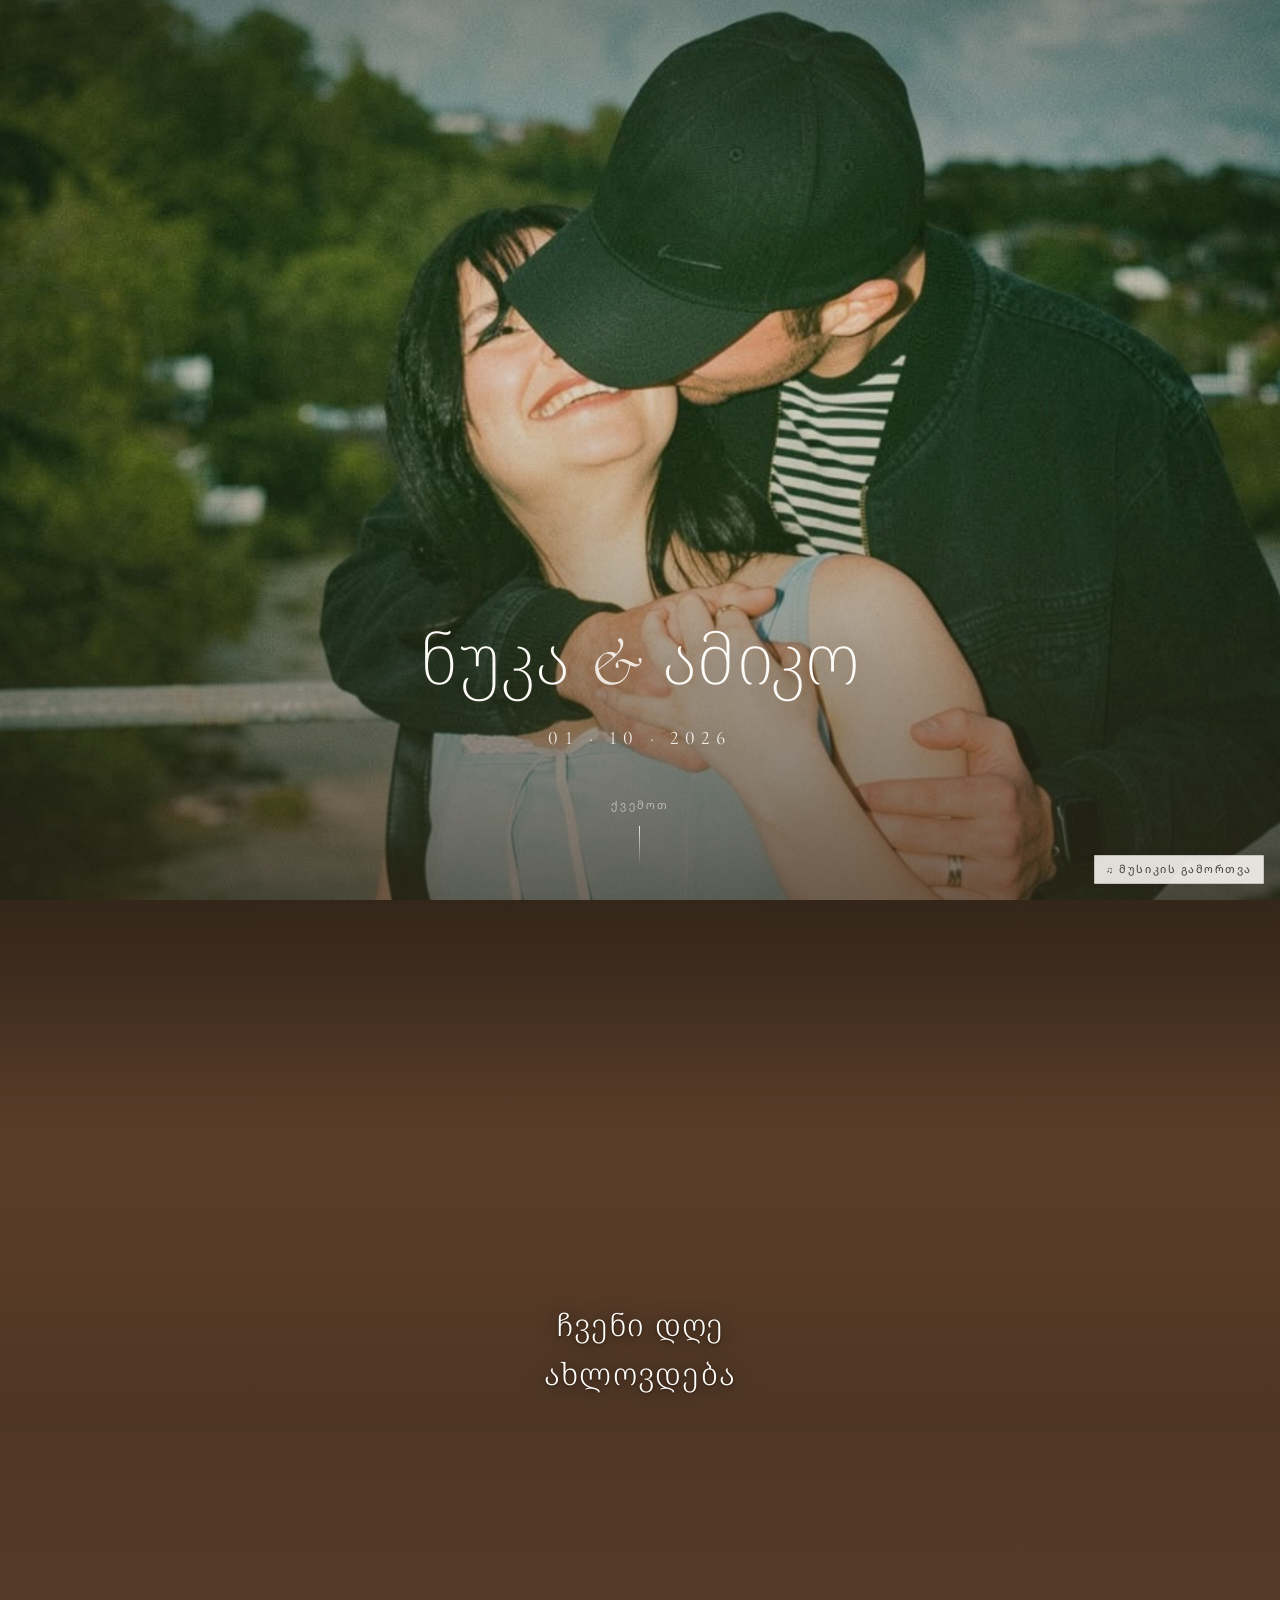
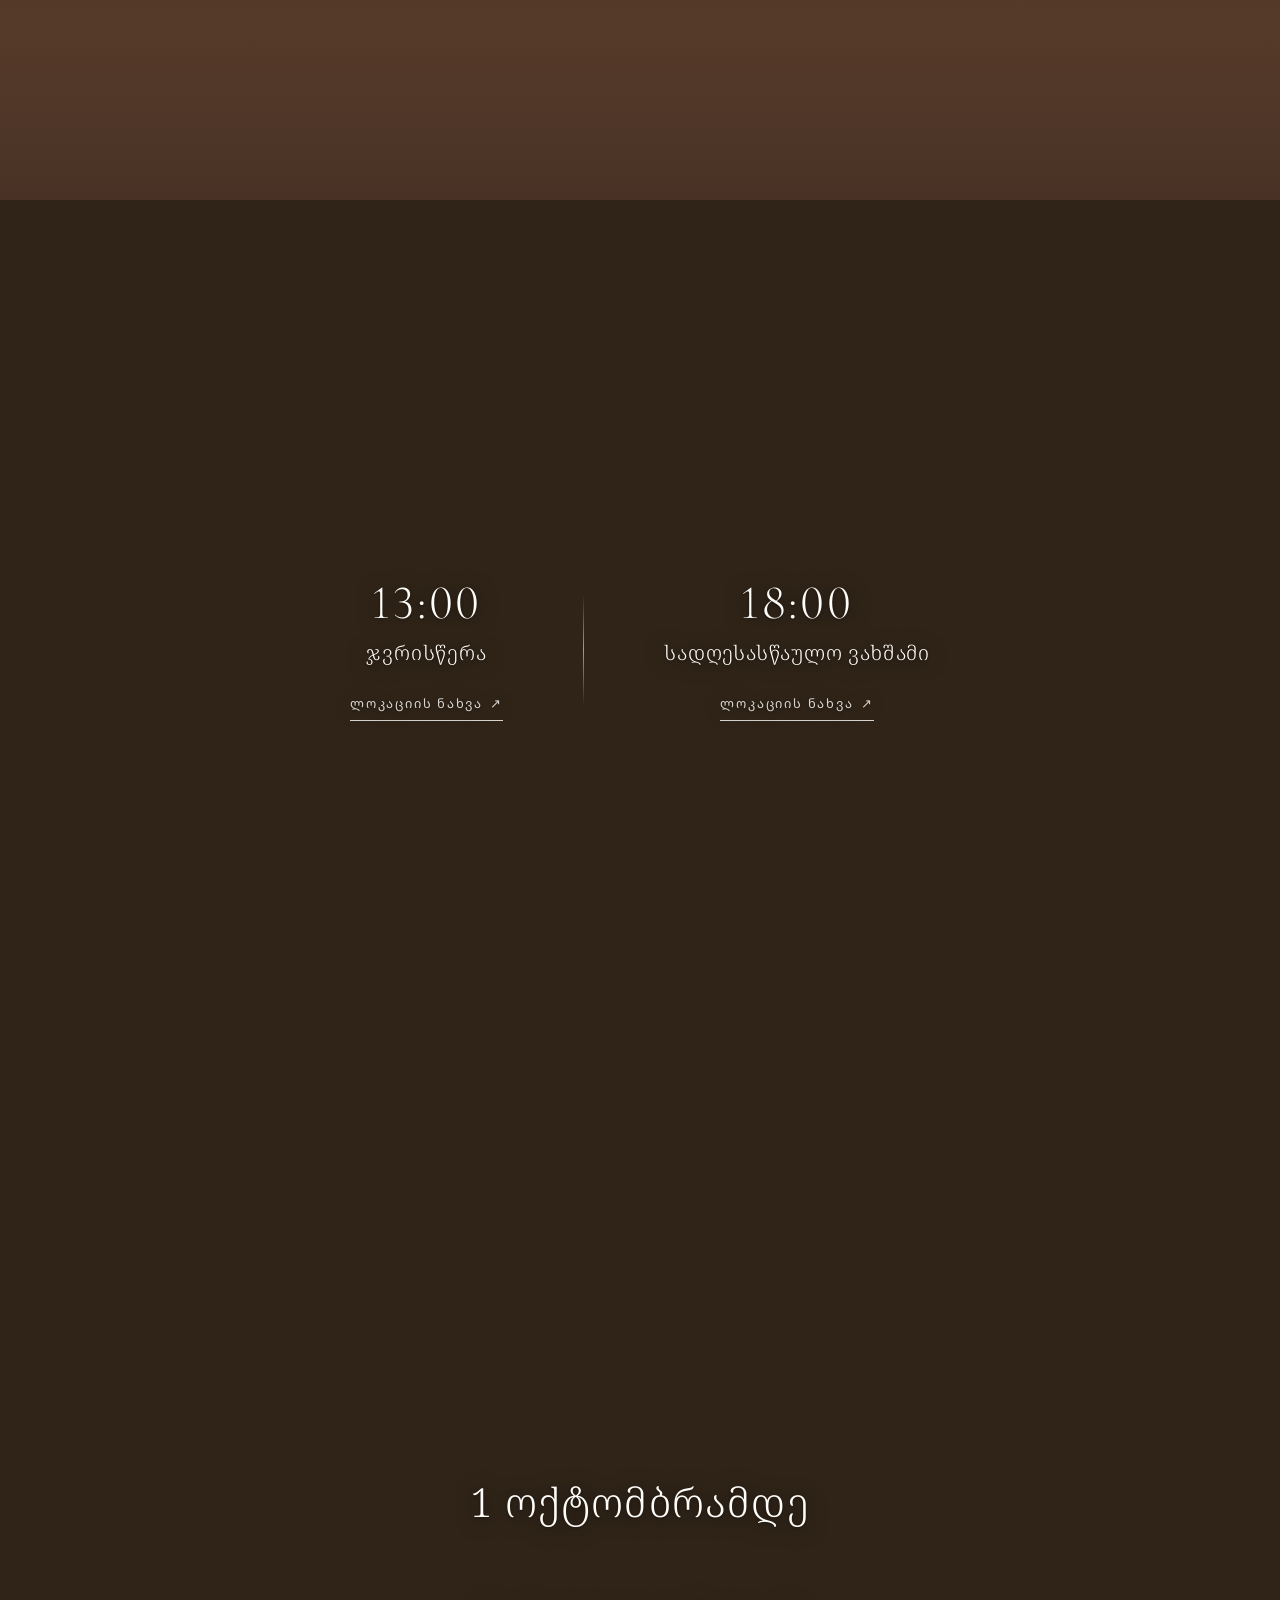
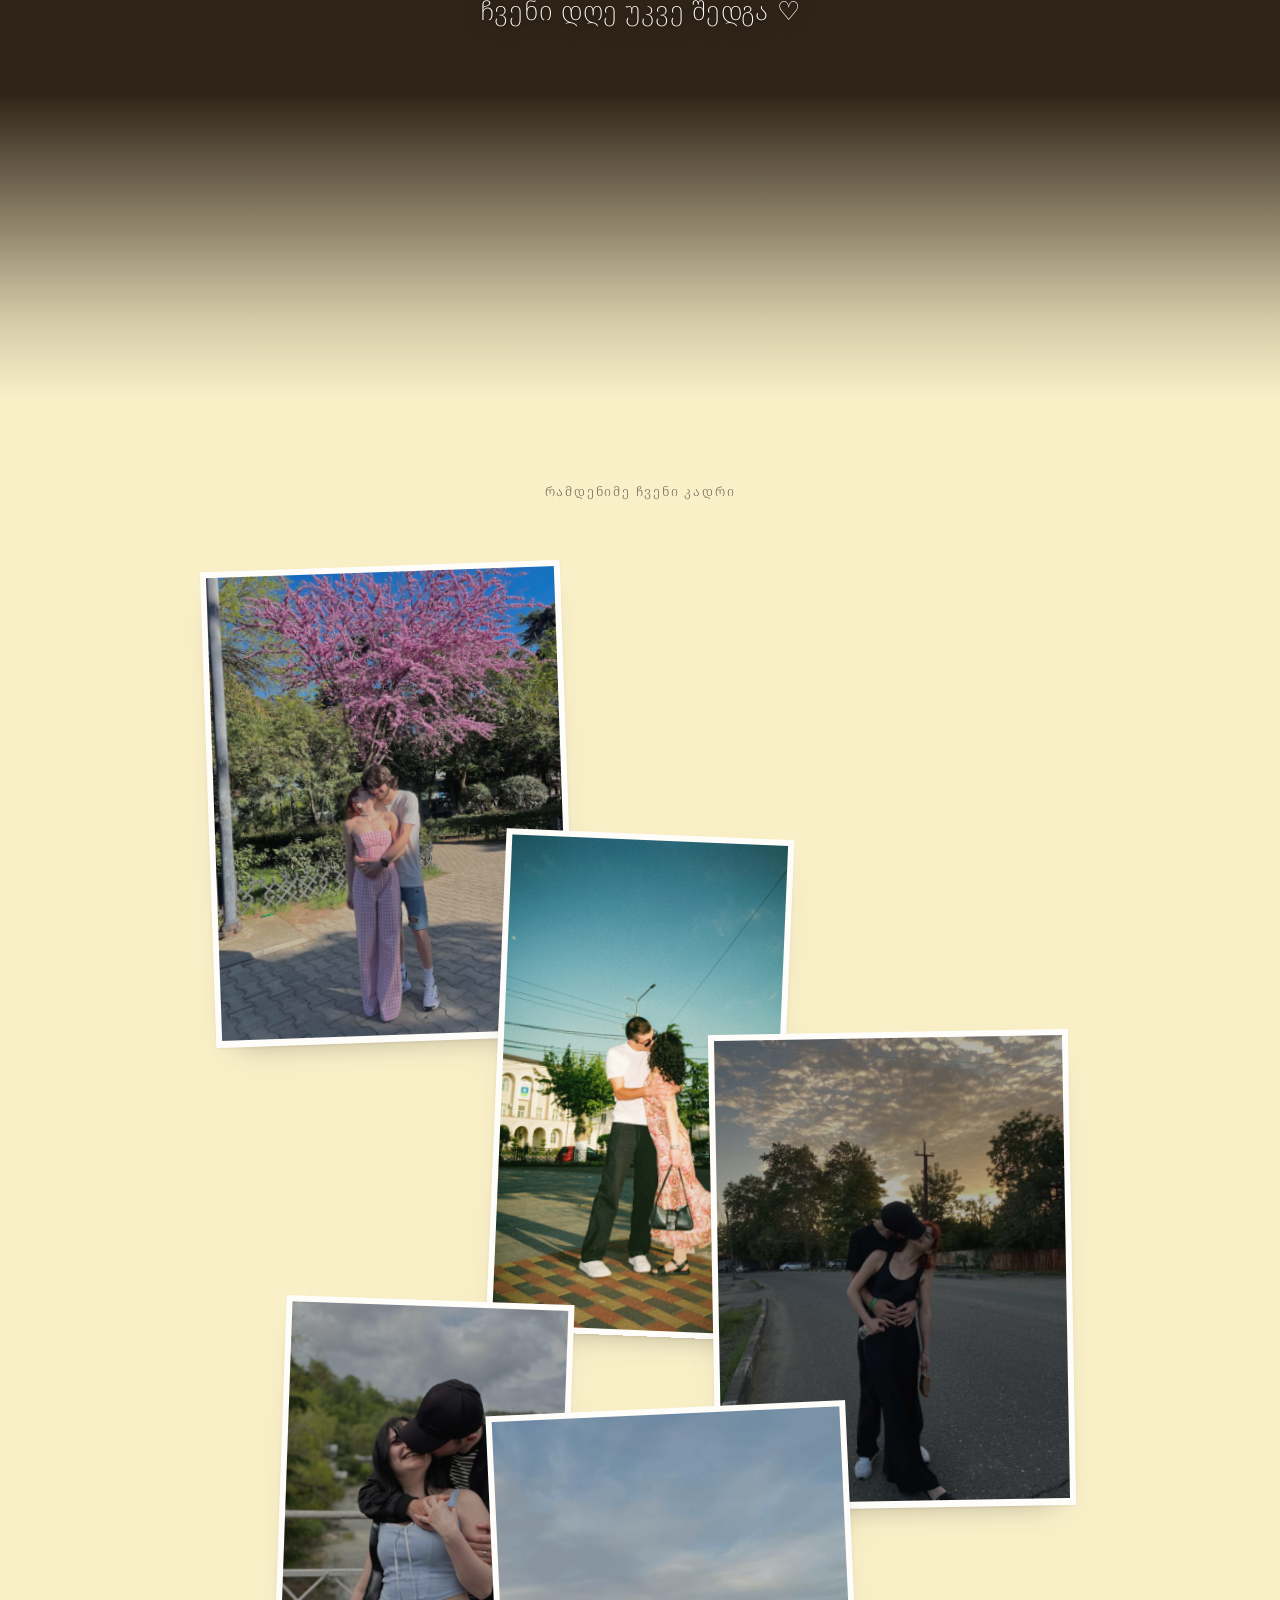
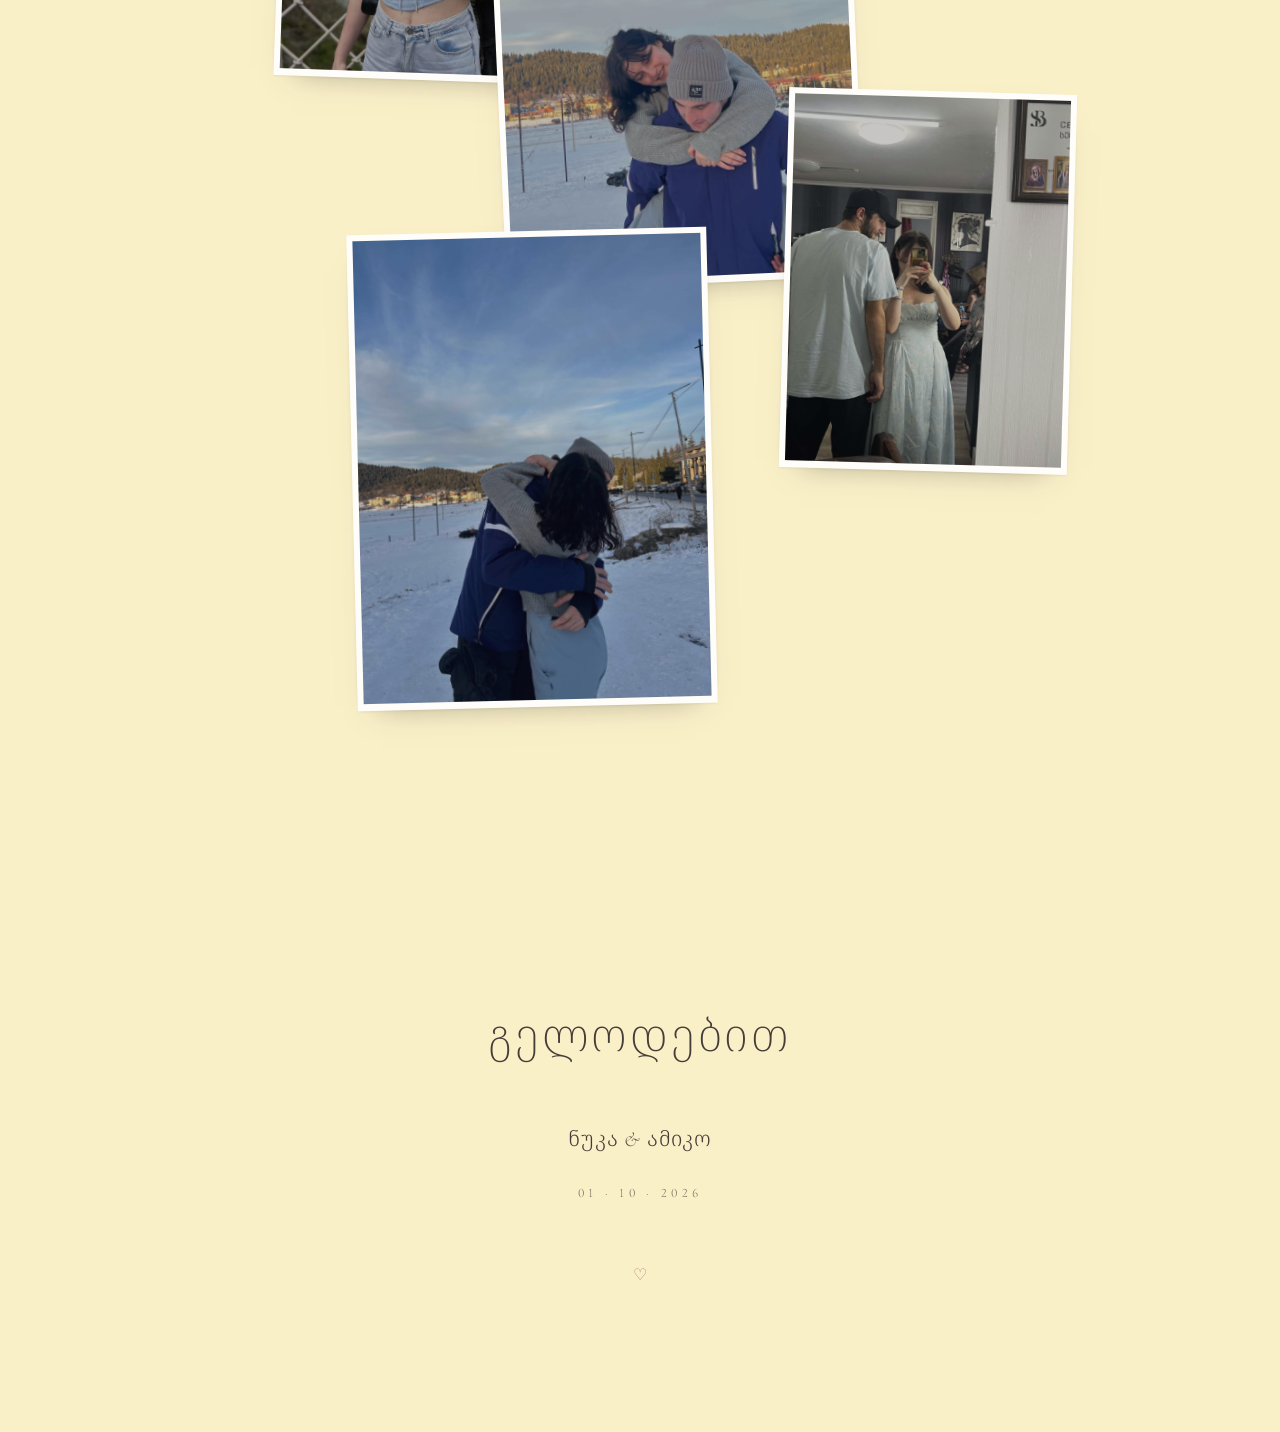
==== index.html @ 68c2a526 "Update wedding invitation" ====
<!doctype html>
<html lang="ka">
  <head>
    <meta charset="utf-8" />
    <meta
      name="viewport"
      content="width=device-width, initial-scale=1, viewport-fit=cover"
    />
    <title>ნუკა & ამიკო · 01.10.2026</title>
    <meta
      name="description"
      content="ნუკა და ამიკო ქორწინდებიან 2026 წლის 1 ოქტომბერს. ჯვრისწერა 13:00, სადღესასწაულო ვახშამი 18:00."
    />
    <meta name="theme-color" content="#Faf0c8" />

    <!-- TODO: og:url / og:image სრული მისამართით შეავსეთ GitHub Pages-ზე ატვირთვის შემდეგ -->
    <meta property="og:type" content="website" />
    <meta property="og:title" content="ნუკა & ამიკო · 01.10.2026" />
    <meta property="og:description" content="1 ოქტომბერს გელოდებით." />
    <meta
      property="og:image"
      content="assets/images/641E2CCE-9565-4FB1-BDDA-97DA5314FAFB.jpeg"
    />

    <link rel="preconnect" href="https://fonts.googleapis.com" />
    <link rel="preconnect" href="https://fonts.gstatic.com" crossorigin />
    <link
      rel="stylesheet"
      href="https://fonts.googleapis.com/css2?family=Cormorant+Garamond:ital,wght@0,300;0,400;1,300;1,400&amp;family=Noto+Sans+Georgian:wght@300;400;500&amp;family=Noto+Serif+Georgian:wght@200;300;400;500&amp;display=swap"
    />

    <link
      rel="preload"
      as="image"
      href="assets/images/641E2CCE-9565-4FB1-BDDA-97DA5314FAFB.jpeg"
      fetchpriority="high"
    />
    <link rel="stylesheet" href="style.css" />
    <noscript>
      <style>
        .reveal {
          opacity: 1 !important;
          transform: none !important;
        }
        .music-toggle {
          display: none;
        }
      </style>
    </noscript>
  </head>

  <body>
    <!-- film grain overlay -->
    <div class="grain" aria-hidden="true"></div>

    <!-- ===== MUSIC ===== -->
    <button
      type="button"
      class="music-toggle"
      id="musicToggle"
      aria-pressed="false"
      aria-label="ფონური მუსიკის ჩართვა"
    >
      <span class="music-toggle__note" aria-hidden="true">♫</span>
      <span class="music-toggle__label" id="musicLabel">მუსიკის ჩართვა</span>
    </button>
    <audio id="music" src="assets/audio/La%20Vie%20En%20Rose.mp3" loop preload="auto"></audio>

    <main>
      <!-- ===== 1 · HERO ===== -->
      <section class="hero" id="hero" aria-labelledby="heroNames">
        <img
          class="hero__image"
          src="assets/images/641E2CCE-9565-4FB1-BDDA-97DA5314FAFB.jpeg"
          width="1002"
          height="1355"
          decoding="async"
          fetchpriority="high"
          alt="ნუკა იცინის, ამიკო მას ეხვევა ხიდზე"
        />
        <div class="hero__veil" aria-hidden="true"></div>

        <div class="hero__content">
          <h1 class="hero__names" id="heroNames">
            ნუკა<span class="amp">&amp;</span>ამიკო
          </h1>
          <p class="hero__date">01 · 10 · 2026</p>
        </div>

        <a class="hero__scroll" href="#stage">
          <span class="hero__scroll-word">ქვემოთ</span>
          <span class="hero__scroll-line" aria-hidden="true"></span>
        </a>
      </section>

      <!-- ===== 2 · VIDEO STAGE =====
           One sticky video layer. Everything in .stage__content scrolls
           over it, so the clip stays put for several screens instead of
           being repeated per section. -->
      <div class="stage" id="stage">
        <div class="stage__media" aria-hidden="true">
          <video
            id="stageVideo"
            class="stage__video"
            width="720"
            height="1280"
            muted
            loop
            playsinline
            preload="metadata"
          >
            <source
              src="assets/video/copy_759FCA88-0E1C-4B51-AD3D-08CBCCB7B18E.MOV"
              type="video/mp4"
            />
          </video>
          <div class="stage__veil"></div>
        </div>

        <div class="stage__fade stage__fade--top" aria-hidden="true"></div>
        <div class="stage__fade stage__fade--bottom" aria-hidden="true"></div>

        <div class="stage__content">
          <!-- a few warm words -->
          <section class="say" aria-label="მოსაწვევი">
            <p class="say__line reveal">ჩვენი დღე ახლოვდება</p>
          </section>

          <!-- day schedule — times, names and map links are kept as they are -->
          <section class="schedule" id="schedule" aria-label="დღის განრიგი">
            <article class="event reveal">
              <p class="event__time">13:00</p>
              <h2 class="event__name">ჯვრისწერა</h2>
              <a
                class="link-arrow"
                href="https://maps.app.goo.gl/bXd352Cbw1iREu7XA"
                target="_blank"
                rel="noopener noreferrer"
              >
                ლოკაციის ნახვა
                <span class="link-arrow__mark" aria-hidden="true">↗</span>
              </a>
            </article>

            <div class="schedule__divider" role="presentation"></div>

            <article class="event reveal">
              <p class="event__time">18:00</p>
              <h2 class="event__name">სადღესასწაულო ვახშამი</h2>
              <a
                class="link-arrow"
                href="https://maps.app.goo.gl/E4BZeAKr4VoQZ91y6"
                target="_blank"
                rel="noopener noreferrer"
              >
                ლოკაციის ნახვა
                <span class="link-arrow__mark" aria-hidden="true">↗</span>
              </a>
            </article>
          </section>

          <!-- countdown -->
          <section class="countdown" aria-labelledby="countdownTitle">
            <h2 class="countdown__title reveal" id="countdownTitle">
              1 ოქტომბრამდე
            </h2>

            <div
              class="countdown__grid reveal"
              id="countdown"
              role="timer"
              data-target="2026-10-01T13:00:00+04:00"
            >
              <div class="unit">
                <span class="unit__value" data-countdown="days">—</span>
                <span class="unit__label">დღე</span>
              </div>
              <div class="unit">
                <span class="unit__value" data-countdown="hours">—</span>
                <span class="unit__label">საათი</span>
              </div>
              <div class="unit">
                <span class="unit__value" data-countdown="minutes">—</span>
                <span class="unit__label">წუთი</span>
              </div>
            </div>

            <p
              class="countdown__message"
              id="countdownMessage"
              aria-live="polite"
              hidden
            ></p>
          </section>
        </div>
      </div>

      <!-- ===== 3 · PHOTO COLLAGE ===== -->
      <section class="collage" aria-label="ფოტოები">
        <p class="collage__intro reveal">რამდენიმე ჩვენი კადრი</p>

        <div class="collage__spread">
          <figure class="shot shot--1 reveal">
            <img
              src="assets/images/BDD3E6F4-6E0E-43E0-8A40-9354BD238BE3.jpeg"
              width="1536"
              height="2048"
              loading="lazy"
              decoding="async"
              alt="ნუკა და ამიკო აყვავებულ ვარდისფერ ხესთან"
            />
          </figure>

          <figure class="shot shot--2 reveal">
            <img
              src="assets/images/F9F5A16A-D714-4277-9F82-09813D09D864.jpeg"
              width="1170"
              height="2080"
              loading="lazy"
              decoding="async"
              alt="ნუკა და ამიკო ერთმანეთს კოცნიან ზაფხულის ქუჩაში"
            />
          </figure>

          <figure class="shot shot--3 reveal">
            <img
              src="assets/images/09E5BF24-B7B2-42EF-84C0-993FEB5A593D.jpeg"
              width="1536"
              height="2048"
              loading="lazy"
              decoding="async"
              alt="ნუკა და ამიკო მზის ჩასვლისას ქუჩაში"
            />
          </figure>

          <figure class="shot shot--4 reveal">
            <img
              src="assets/images/F9532B3D-45B8-4057-A2E9-954DFB0CA17C.jpeg"
              width="1536"
              height="2048"
              loading="lazy"
              decoding="async"
              alt="ნუკა იცინის, ამიკო მას ხიდზე ეხვევა"
            />
          </figure>

          <figure class="shot shot--5 reveal">
            <img
              src="assets/images/02B46C14-C29D-4B82-BC98-36000774B386.jpeg"
              width="1536"
              height="2048"
              loading="lazy"
              decoding="async"
              alt="ნუკა ამიკოს ზურგზე ეკიდება თოვლში"
            />
          </figure>

          <figure class="shot shot--6 reveal">
            <img
              src="assets/images/CB021DD9-540E-43C5-B214-A024DD4FE276.jpeg"
              width="1536"
              height="2048"
              loading="lazy"
              decoding="async"
              alt="ნუკა და ამიკო სარკეში იღებენ ფოტოს"
            />
          </figure>

          <figure class="shot shot--7 reveal">
            <img
              src="assets/images/1B780FD3-8FD4-499B-802C-19D8A3995E23.jpeg"
              width="1536"
              height="2048"
              loading="lazy"
              decoding="async"
              alt="ნუკა და ამიკო ერთმანეთს ეხვევიან თოვლიან მთაში"
            />
          </figure>
        </div>
      </section>
    </main>

    <!-- ===== 4 · ENDING ===== -->
    <footer class="ending">
      <p class="ending__word reveal">გელოდებით</p>
      <p class="ending__names reveal">ნუკა<span class="amp">&amp;</span>ამიკო</p>
      <p class="ending__date reveal">01 · 10 · 2026</p>
      <p class="ending__heart reveal" aria-hidden="true">♡</p>
    </footer>

    <script src="script.js" defer></script>
  </body>
</html>
---- style.css ----
/* =========================================================
   ნუკა & ამიკო · 01.10.2026
   hero photo → sticky video stage → photo collage → ending
   mobile-first
   ========================================================= */

/* ---------- 1. TOKENS ---------- */
:root {
  /* colour */
  --cream:      #Faf0c8;
  --cream-rgb:  250, 240, 200;
  --ivory:      #FFFDF9;
  --ivory-rgb:  255, 253, 249;
  --ink:        #453D38;
  --ink-70:     rgba(69, 61, 56, 0.76);
  --ink-50:     rgba(69, 61, 56, 0.50);
  --ink-20:     rgba(69, 61, 56, 0.20);
  --rose:       #D9B7B0;
  --rose-deep:  #B0867D;
  --sage:       #BCC4AE;
  --blue:       #B9C8D8;
  --shade:      48, 36, 24; /* warm dark, for overlays */

  /* type */
  --font-display: "Noto Serif Georgian", Georgia, "Times New Roman", serif;
  --font-body:    "Noto Sans Georgian", -apple-system, BlinkMacSystemFont, "Segoe UI", sans-serif;
  --font-numeral: "Cormorant Garamond", "Noto Serif Georgian", Georgia, serif;

  --fs-micro:  0.68rem;
  --fs-small:  0.8rem;
  --fs-body:   clamp(0.95rem, 3.8vw, 1.05rem);
  --fs-lead:   clamp(1.25rem, 6vw, 1.9rem);
  --fs-title:  clamp(1.7rem, 7.6vw, 2.5rem);
  --fs-hero:   clamp(2.9rem, 14vw, 5.5rem);

  --track-wide: 0.26em;
  --track-mid:  0.14em;

  /* space */
  --gutter:    clamp(1.5rem, 7vw, 2.5rem);
  --section-y: clamp(5.5rem, 17vw, 8rem);
  --measure:   34ch;

  /* motion */
  --ease-out: cubic-bezier(0.22, 0.61, 0.36, 1);
  --reveal-duration: 900ms;
}

/* ---------- 2. RESET / BASE ---------- */
*,
*::before,
*::after { box-sizing: border-box; }

html {
  -webkit-text-size-adjust: 100%;
  scroll-behavior: smooth;
  color-scheme: light;
}

body {
  margin: 0;
  overflow-x: hidden;
  background-color: var(--cream);
  color: var(--ink);
  font-family: var(--font-body);
  font-size: var(--fs-body);
  font-weight: 300;
  line-height: 1.75;
  -webkit-font-smoothing: antialiased;
  text-rendering: optimizeLegibility;
}

img,
video { display: block; max-width: 100%; }

/* `hidden` must win over the display values set below */
[hidden] { display: none !important; }

h1, h2, h3, p, figure { margin: 0; }

a { color: inherit; }

:focus-visible {
  outline: 1px solid currentColor;
  outline-offset: 6px;
  border-radius: 1px;
}

/* ---------- 3. FILM GRAIN ---------- */
.grain {
  position: fixed;
  inset: 0;
  z-index: 60;
  pointer-events: none;
  opacity: 0.085;
  mix-blend-mode: multiply;
  background-image: url("data:image/svg+xml,%3Csvg xmlns='http://www.w3.org/2000/svg' width='170' height='170'%3E%3Cfilter id='g'%3E%3CfeTurbulence type='fractalNoise' baseFrequency='0.85' numOctaves='3' stitchTiles='stitch'/%3E%3CfeColorMatrix type='saturate' values='0'/%3E%3C/filter%3E%3Crect width='170' height='170' filter='url(%23g)'/%3E%3C/svg%3E");
  background-size: 170px 170px;
}

/* ---------- 4. SHARED PIECES ---------- */
.amp {
  font-family: var(--font-numeral);
  font-style: italic;
  font-weight: 300;
  padding-inline: 0.28em;
  opacity: 0.85;
}

/* very light film treatment — the photos stay natural */
.hero__image,
.shot img,
.stage__video {
  filter: saturate(0.92) contrast(0.96) brightness(1.01) sepia(0.05);
}

/* editorial text link */
.link-arrow {
  display: inline-block;
  font-size: var(--fs-small);
  font-weight: 400;
  letter-spacing: var(--track-mid);
  text-decoration: none;
  padding-bottom: 0.35rem;
  border-bottom: 1px solid currentColor;
  opacity: 0.82;
  transition: opacity 350ms var(--ease-out);
}

.link-arrow__mark { padding-left: 0.2em; }

.link-arrow:hover { opacity: 1; }

/* ---------- 5. MUSIC CONTROL ---------- */
.music-toggle {
  position: fixed;
  z-index: 70;
  right: max(1rem, env(safe-area-inset-right));
  bottom: max(1rem, env(safe-area-inset-bottom));
  display: inline-flex;
  align-items: center;
  gap: 0.45em;
  margin: 0;
  padding: 0.5rem 0.7rem;
  border: 1px solid var(--ink-20);
  border-radius: 1px;
  background-color: rgba(var(--ivory-rgb), 0.86);
  color: var(--ink);
  font-family: var(--font-body);
  font-size: var(--fs-micro);
  font-weight: 400;
  letter-spacing: var(--track-mid);
  line-height: 1;
  cursor: pointer;
  transition: border-color 350ms var(--ease-out);
}

.music-toggle:hover { border-color: var(--ink-50); }

.music-toggle__note { font-size: 0.85em; opacity: 0.8; }

.music-toggle[aria-pressed="true"] .music-toggle__note { opacity: 1; }

/* ---------- 6. HERO ---------- */
.hero {
  position: relative;
  min-height: 34rem;
  height: 100svh;
  overflow: hidden;
  display: grid;
  align-content: end;
}

.hero__image {
  position: absolute;
  inset: 0;
  width: 100%;
  height: 100%;
  object-fit: cover;
  object-position: 53% 50%;
  transform-origin: 53% 45%;
  animation: hero-drift 24s var(--ease-out) forwards;
}

@keyframes hero-drift {
  from { transform: scale(1); }
  to   { transform: scale(1.04); }
}

.hero__veil {
  position: absolute;
  inset: 0;
  background-image: linear-gradient(
    to bottom,
    rgba(var(--shade), 0.34) 0%,
    rgba(var(--shade), 0.10) 30%,
    rgba(var(--shade), 0.20) 55%,
    rgba(var(--shade), 0.46) 78%,
    rgba(var(--shade), 0.68) 100%
  );
}

.hero__content {
  position: relative;
  padding: 0 var(--gutter) clamp(8.5rem, 28vw, 10rem);
  text-align: center;
  color: var(--ivory);
  text-shadow: 0 1px 24px rgba(40, 30, 24, 0.35);
}

.hero__names {
  font-family: var(--font-display);
  font-size: var(--fs-hero);
  font-weight: 200;
  line-height: 1.08;
  letter-spacing: 0.005em;
}

.hero__date {
  margin-top: clamp(1rem, 4.5vw, 1.4rem);
  font-family: var(--font-numeral);
  font-size: clamp(1rem, 4.4vw, 1.2rem);
  font-weight: 400;
  letter-spacing: 0.32em;
  font-variant-numeric: lining-nums;
  opacity: 0.9;
}

.hero__scroll {
  position: absolute;
  left: 50%;
  bottom: max(2.2rem, env(safe-area-inset-bottom));
  transform: translateX(-50%);
  display: grid;
  justify-items: center;
  gap: 0.75rem;
  color: var(--ivory);
  text-decoration: none;
}

.hero__scroll-word {
  font-size: var(--fs-micro);
  letter-spacing: var(--track-wide);
  opacity: 0.8;
}

.hero__scroll-line {
  width: 1px;
  height: 2.4rem;
  background-image: linear-gradient(
    to bottom,
    rgba(var(--ivory-rgb), 0.85),
    rgba(var(--ivory-rgb), 0)
  );
  animation: scroll-cue 2.8s var(--ease-out) infinite;
}

@keyframes scroll-cue {
  0%   { transform: scaleY(0.4); transform-origin: top; opacity: 0.25; }
  45%  { transform: scaleY(1);   transform-origin: top; opacity: 0.9; }
  100% { transform: scaleY(1);   transform-origin: bottom; opacity: 0; }
}

/* ---------- 7. VIDEO STAGE ----------
   One sticky 100svh media layer; .stage__content is pulled back over it
   with a negative margin and scrolls on top. Sticky (not fixed) because
   iOS Safari resizes the viewport as its toolbars collapse, which makes
   position:fixed backgrounds jump. */
.stage {
  position: relative;
  background-color: rgba(var(--shade), 1);
}

.stage__media {
  position: sticky;
  top: 0;
  z-index: 0;
  height: 100svh;
  overflow: hidden;
}

.stage__video {
  width: 100%;
  height: 100%;
  object-fit: cover;
  object-position: 50% 38%;
}

/* still readable, but the sunset colours stay */
.stage__veil {
  position: absolute;
  inset: 0;
  background-image: linear-gradient(
    to bottom,
    rgba(var(--shade), 0.30) 0%,
    rgba(var(--shade), 0.24) 20%,
    rgba(var(--shade), 0.52) 48%,
    rgba(var(--shade), 0.52) 58%,
    rgba(var(--shade), 0.24) 82%,
    rgba(var(--shade), 0.34) 100%
  );
}

/* if the clip cannot be decoded, the stage keeps a warm wash
   so the text over it is still readable */
.stage--no-video .stage__media {
  background-image: linear-gradient(
    to bottom,
    rgba(90, 60, 42, 1) 0%,
    rgba(120, 78, 52, 1) 45%,
    rgba(86, 58, 44, 1) 100%
  );
}

/* soft hand-over at both ends of the stage */
.stage__fade {
  position: absolute;
  left: 0;
  right: 0;
  z-index: 1;
  pointer-events: none;
}

.stage__fade--top {
  top: 0;
  height: 26svh;
  background-image: linear-gradient(
    to bottom,
    rgba(var(--shade), 0.85) 0%,
    rgba(var(--shade), 0) 100%
  );
}

.stage__fade--bottom {
  bottom: 0;
  height: 34svh;
  background-image: linear-gradient(
    to top,
    rgba(var(--cream-rgb), 1) 0%,
    rgba(var(--cream-rgb), 0.82) 26%,
    rgba(var(--cream-rgb), 0) 100%
  );
}

.stage__content {
  position: relative;
  z-index: 2;
  margin-top: -100svh;
  color: var(--ivory);
  text-shadow:
    0 1px 3px rgba(20, 14, 10, 0.55),
    0 2px 20px rgba(20, 14, 10, 0.7);
}

/* every panel over the video gets a full screen of breathing room */
.stage__content > section {
  min-height: 100svh;
  padding: var(--section-y) var(--gutter);
  display: grid;
  align-content: center;
  justify-items: center;
}

/* — a few warm words — */
.say__line {
  max-width: 18ch;
  font-family: var(--font-display);
  font-size: var(--fs-lead);
  font-weight: 300;
  line-height: 1.6;
  letter-spacing: 0.04em;
  text-align: center;
}

/* — day schedule — */
.schedule { gap: clamp(2.6rem, 10vw, 3.4rem); }

.event {
  display: grid;
  justify-items: center;
  gap: 0.5rem;
  text-align: center;
}

.event__time {
  font-family: var(--font-numeral);
  font-size: clamp(2.4rem, 11vw, 3rem);
  font-weight: 300;
  line-height: 1;
  letter-spacing: 0.06em;
  font-variant-numeric: lining-nums;
}

.event__name {
  font-family: var(--font-display);
  font-size: clamp(1.05rem, 4.6vw, 1.25rem);
  font-weight: 300;
  letter-spacing: 0.04em;
}

.event .link-arrow { margin-top: 0.9rem; }

.schedule__divider {
  width: min(100%, 18rem);
  height: 1px;
  background-image: linear-gradient(
    to right,
    rgba(var(--ivory-rgb), 0) 0%,
    rgba(var(--ivory-rgb), 0.55) 50%,
    rgba(var(--ivory-rgb), 0) 100%
  );
}

/* — countdown — */
.countdown { gap: clamp(2.4rem, 9vw, 3.2rem); }

.countdown__title {
  font-family: var(--font-display);
  font-size: var(--fs-title);
  font-weight: 300;
  letter-spacing: 0.03em;
  text-align: center;
}

.countdown__grid {
  display: grid;
  grid-template-columns: repeat(3, minmax(0, 1fr));
  align-items: end;
  width: min(100%, 34rem);
}

.unit {
  display: grid;
  justify-items: center;
  gap: 0.7rem;
  padding-inline: 0.3rem;
}

.unit + .unit { border-left: 1px solid rgba(var(--ivory-rgb), 0.35); }

.unit__value {
  font-family: var(--font-numeral);
  font-size: clamp(2.9rem, 15vw, 5rem);
  font-weight: 300;
  line-height: 1;
  font-variant-numeric: lining-nums;
}

.unit__label {
  font-size: var(--fs-micro);
  letter-spacing: var(--track-wide);
  opacity: 0.82;
}

.countdown__message {
  font-family: var(--font-display);
  font-size: clamp(1.2rem, 5.4vw, 1.6rem);
  font-weight: 200;
  letter-spacing: 0.03em;
  text-align: center;
}

/* ---------- 8. PHOTO COLLAGE ---------- */
.collage {
  padding: clamp(3rem, 10vw, 5rem) var(--gutter) var(--section-y);
  display: grid;
  justify-items: center;
  gap: clamp(2.5rem, 10vw, 4rem);
}

.collage__intro {
  font-family: var(--font-display);
  font-size: var(--fs-small);
  font-weight: 300;
  letter-spacing: var(--track-mid);
  text-align: center;
  color: var(--ink-70);
}

.collage__spread {
  display: grid;
  grid-template-columns: repeat(12, 1fr);
  align-items: start;
  width: 100%;
  max-width: 30rem;
}

/* printed photo — thin ivory mount, whisper of a shadow */
.shot {
  --rot: 0deg;
  position: relative;
  padding: 0.4rem;
  background-color: var(--ivory);
  box-shadow:
    0 1px 2px rgba(69, 61, 56, 0.08),
    0 16px 30px -22px rgba(69, 61, 56, 0.5);
  transform: rotate(var(--rot));
}

.shot img {
  width: 100%;
  height: auto;
}

/* scattered, but on a grid so it cannot fall apart between phone sizes */
.shot--1 { --rot: -2deg;   grid-column: 1 / 10;  z-index: 2; }
.shot--2 { --rot: 2.4deg;  grid-column: 7 / 13;  z-index: 3; margin-top: -30vw; }
.shot--3 { --rot: -1deg;   grid-column: 1 / 8;   z-index: 4; margin-top: -20vw; }
.shot--4 { --rot: 2deg;    grid-column: 6 / 13;  z-index: 5; margin-top: -26vw; }
.shot--5 { --rot: -2.6deg; grid-column: 2 / 9;   z-index: 6; margin-top: -22vw; }
.shot--6 { --rot: 1.6deg;  grid-column: 7 / 13;  z-index: 7; margin-top: -30vw; }
.shot--7 { --rot: -1.4deg; grid-column: 1 / 10;  z-index: 8; margin-top: -24vw; }

/* ---------- 9. ENDING ---------- */
.ending {
  padding: var(--section-y) var(--gutter) clamp(7rem, 22vw, 9rem);
  display: grid;
  justify-items: center;
  gap: clamp(1.1rem, 5vw, 1.5rem);
  text-align: center;
}

.ending__word {
  font-family: var(--font-display);
  font-size: clamp(1.9rem, 9vw, 2.8rem);
  font-weight: 200;
  letter-spacing: 0.06em;
}

.ending__names {
  margin-top: clamp(0.8rem, 4vw, 1.4rem);
  font-family: var(--font-display);
  font-size: clamp(1.05rem, 4.6vw, 1.3rem);
  font-weight: 300;
  letter-spacing: 0.04em;
}

.ending__date {
  font-family: var(--font-numeral);
  font-size: var(--fs-small);
  letter-spacing: 0.34em;
  font-variant-numeric: lining-nums;
  color: var(--ink-70);
}

.ending__heart {
  margin-top: clamp(1.4rem, 6vw, 2rem);
  font-size: 1rem;
  color: var(--rose-deep);
}

/* ---------- 10. REVEAL ---------- */
.reveal {
  opacity: 0;
  transform: translateY(18px);
  transition:
    opacity var(--reveal-duration) var(--ease-out),
    transform var(--reveal-duration) var(--ease-out);
  transition-delay: var(--d, 0ms);
}

.reveal.is-visible {
  opacity: 1;
  transform: none;
}

/* the collage keeps its rotation through the reveal */
.shot.reveal { transform: translateY(20px) rotate(var(--rot)); }
.shot.reveal.is-visible { transform: rotate(var(--rot)); }

@media (scripting: none) {
  .reveal { opacity: 1; transform: none; }
  .shot.reveal { transform: rotate(var(--rot)); }
}

/* ---------- 11. TABLET — 40rem / 640px ---------- */
@media (min-width: 40rem) {
  :root {
    --gutter: clamp(2.5rem, 7vw, 4rem);
    --section-y: clamp(8rem, 13vw, 10rem);
  }

  .hero__image { object-position: 52% 46%; }

  .stage__video { object-position: 50% 36%; }

  .collage__spread { max-width: 38rem; }

  .shot--2 { margin-top: -22vw; }
  .shot--3 { margin-top: -15vw; }
  .shot--4 { margin-top: -19vw; }
  .shot--5 { margin-top: -16vw; }
  .shot--6 { margin-top: -22vw; }
  .shot--7 { margin-top: -18vw; }
}

/* ---------- 12. DESKTOP — 64rem / 1024px ---------- */
@media (min-width: 64rem) {
  :root {
    --section-y: clamp(9rem, 11vw, 12rem);
    --fs-body: 1.05rem;
  }

  .hero__image { object-position: 50% 38%; }
  .hero__content { padding-bottom: clamp(9rem, 14vh, 11rem); }
  .hero__names { font-size: clamp(3.6rem, 5.4vw, 5.4rem); }

  .stage__video { object-position: 50% 30%; }

  .schedule {
    grid-auto-flow: column;
    align-items: center;
    justify-content: center;
    gap: clamp(3rem, 7vw, 5rem);
  }

  .schedule__divider {
    width: 1px;
    height: 7rem;
    background-image: linear-gradient(
      to bottom,
      rgba(var(--ivory-rgb), 0) 0%,
      rgba(var(--ivory-rgb), 0.55) 50%,
      rgba(var(--ivory-rgb), 0) 100%
    );
  }

  .countdown__grid { width: 30rem; }

  /* the collage gets room to spread sideways, but stays a pile */
  .collage__spread { max-width: 54rem; }

  .shot--1 { grid-column: 1 / 6;   margin-top: 0; }
  .shot--2 { grid-column: 5 / 9;   margin-top: -13rem; }
  .shot--3 { grid-column: 8 / 13;  margin-top: -19rem; }
  .shot--4 { grid-column: 2 / 6;   margin-top: -13rem; }
  .shot--5 { grid-column: 5 / 10;  margin-top: -17rem; }
  .shot--6 { grid-column: 9 / 13;  margin-top: -12rem; }
  .shot--7 { grid-column: 3 / 8;   margin-top: -15rem; }
}

/* ---------- 13. LARGE DESKTOP — 90rem / 1440px ---------- */
@media (min-width: 90rem) {
  :root { --section-y: 13rem; }
  .collage__spread { max-width: 58rem; }
}

/* ---------- 14. REDUCED MOTION ---------- */
@media (prefers-reduced-motion: reduce) {
  html { scroll-behavior: auto; }

  .reveal {
    opacity: 1;
    transform: none;
    transition: none;
  }

  .shot.reveal { transform: rotate(var(--rot)); }

  .hero__image { animation: none; }
  .hero__scroll-line { animation: none; opacity: 0.6; }
}
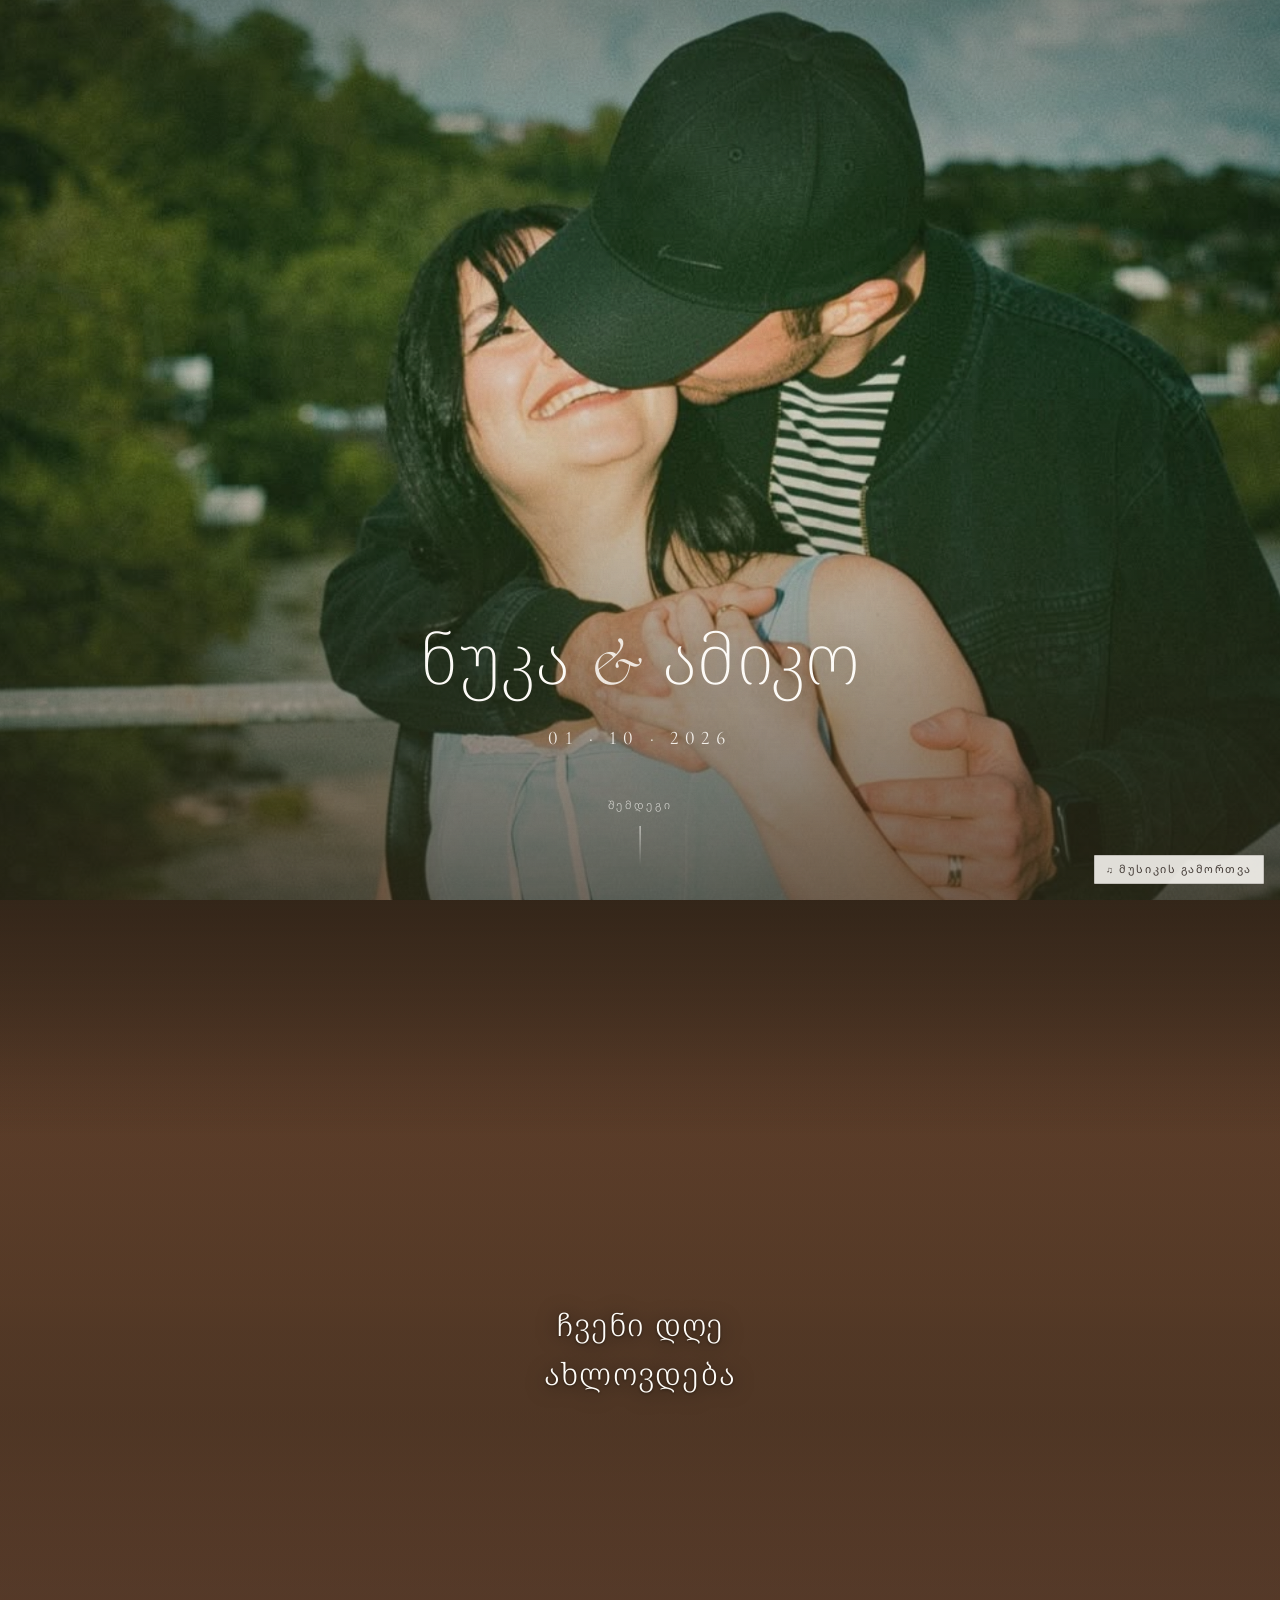
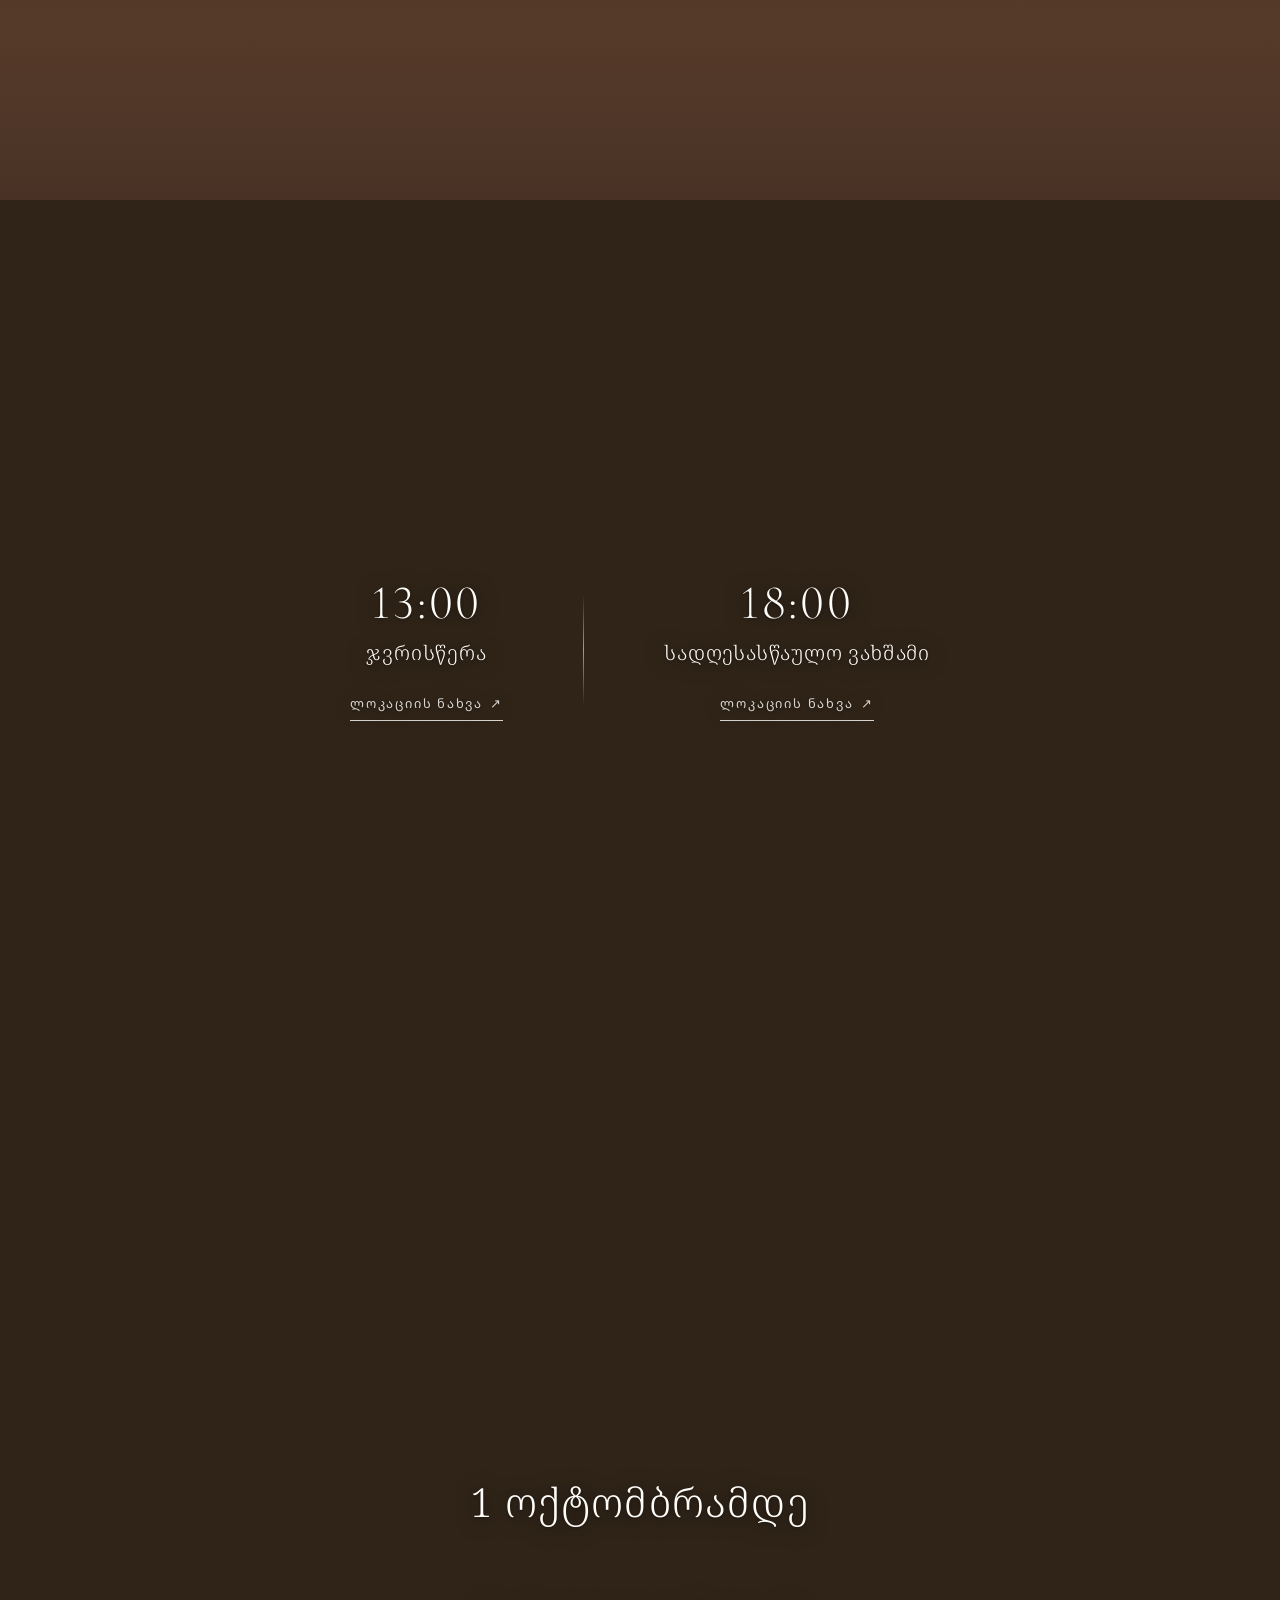
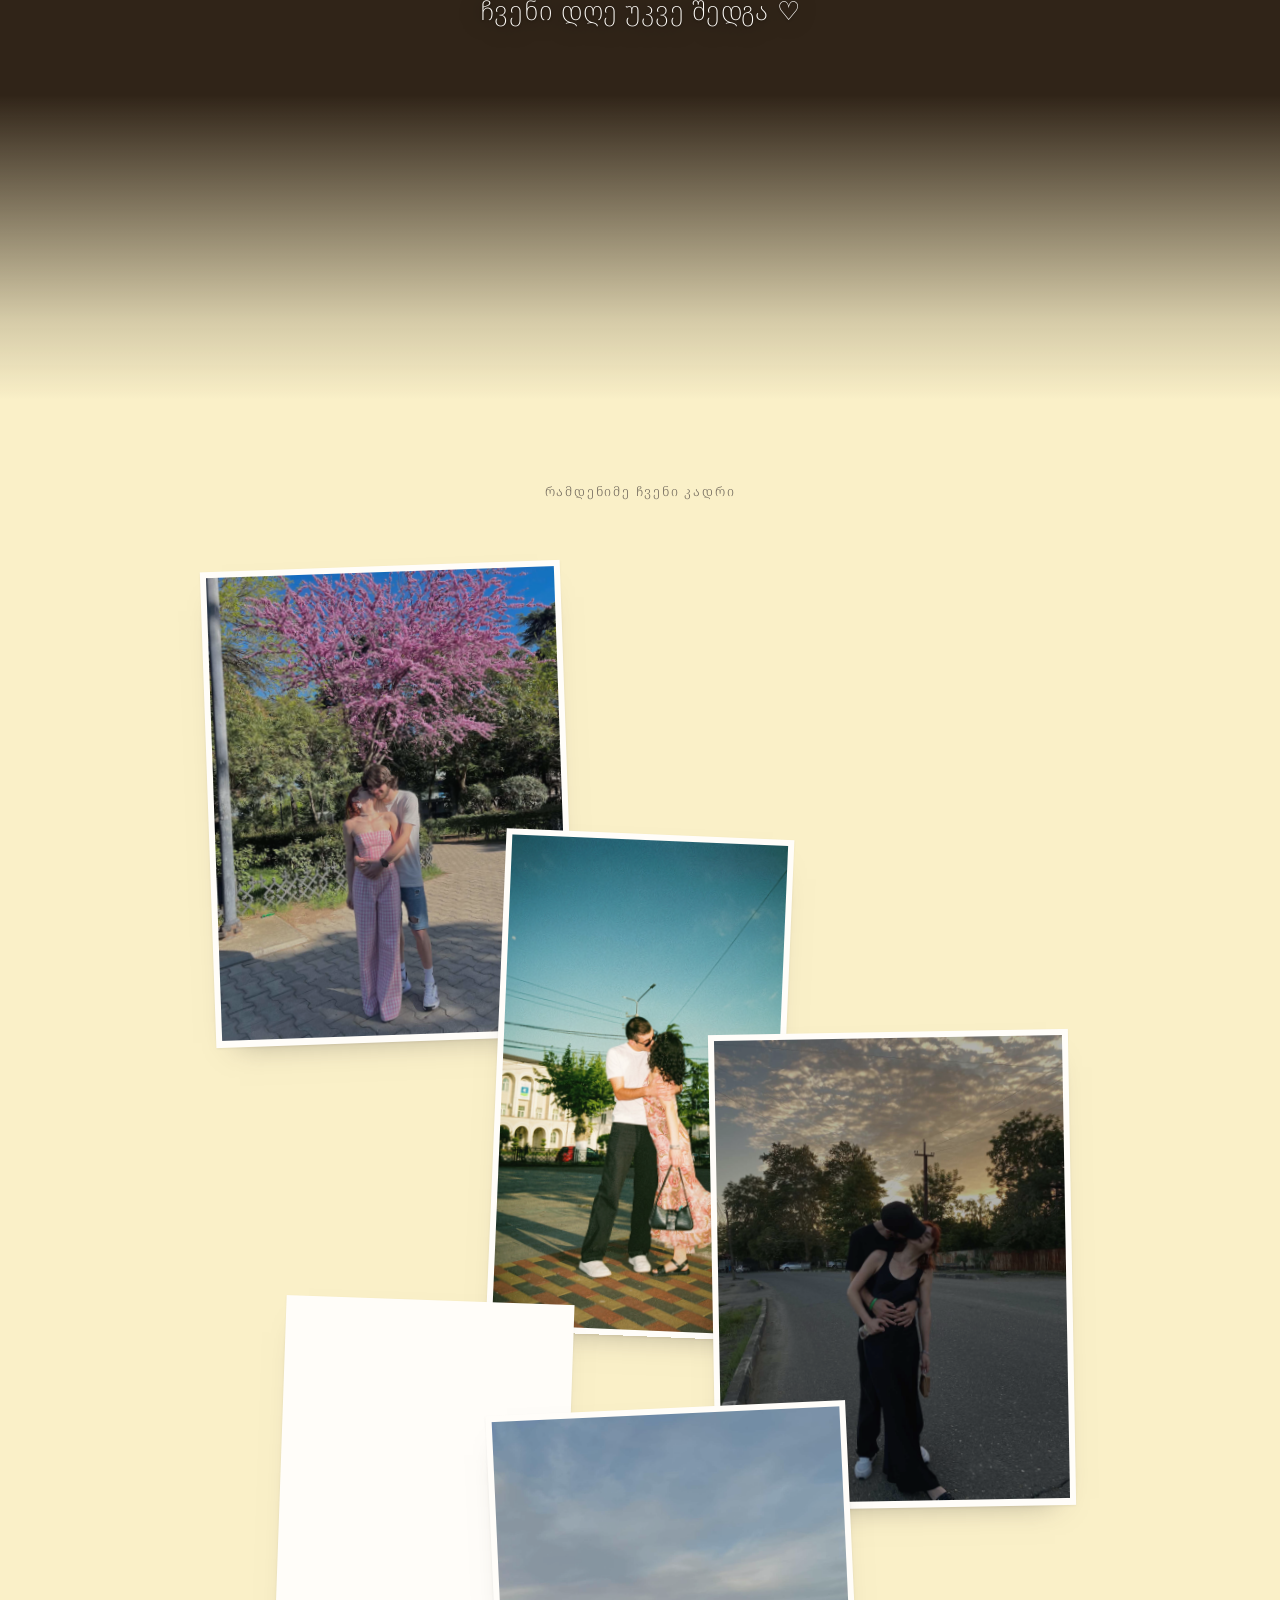
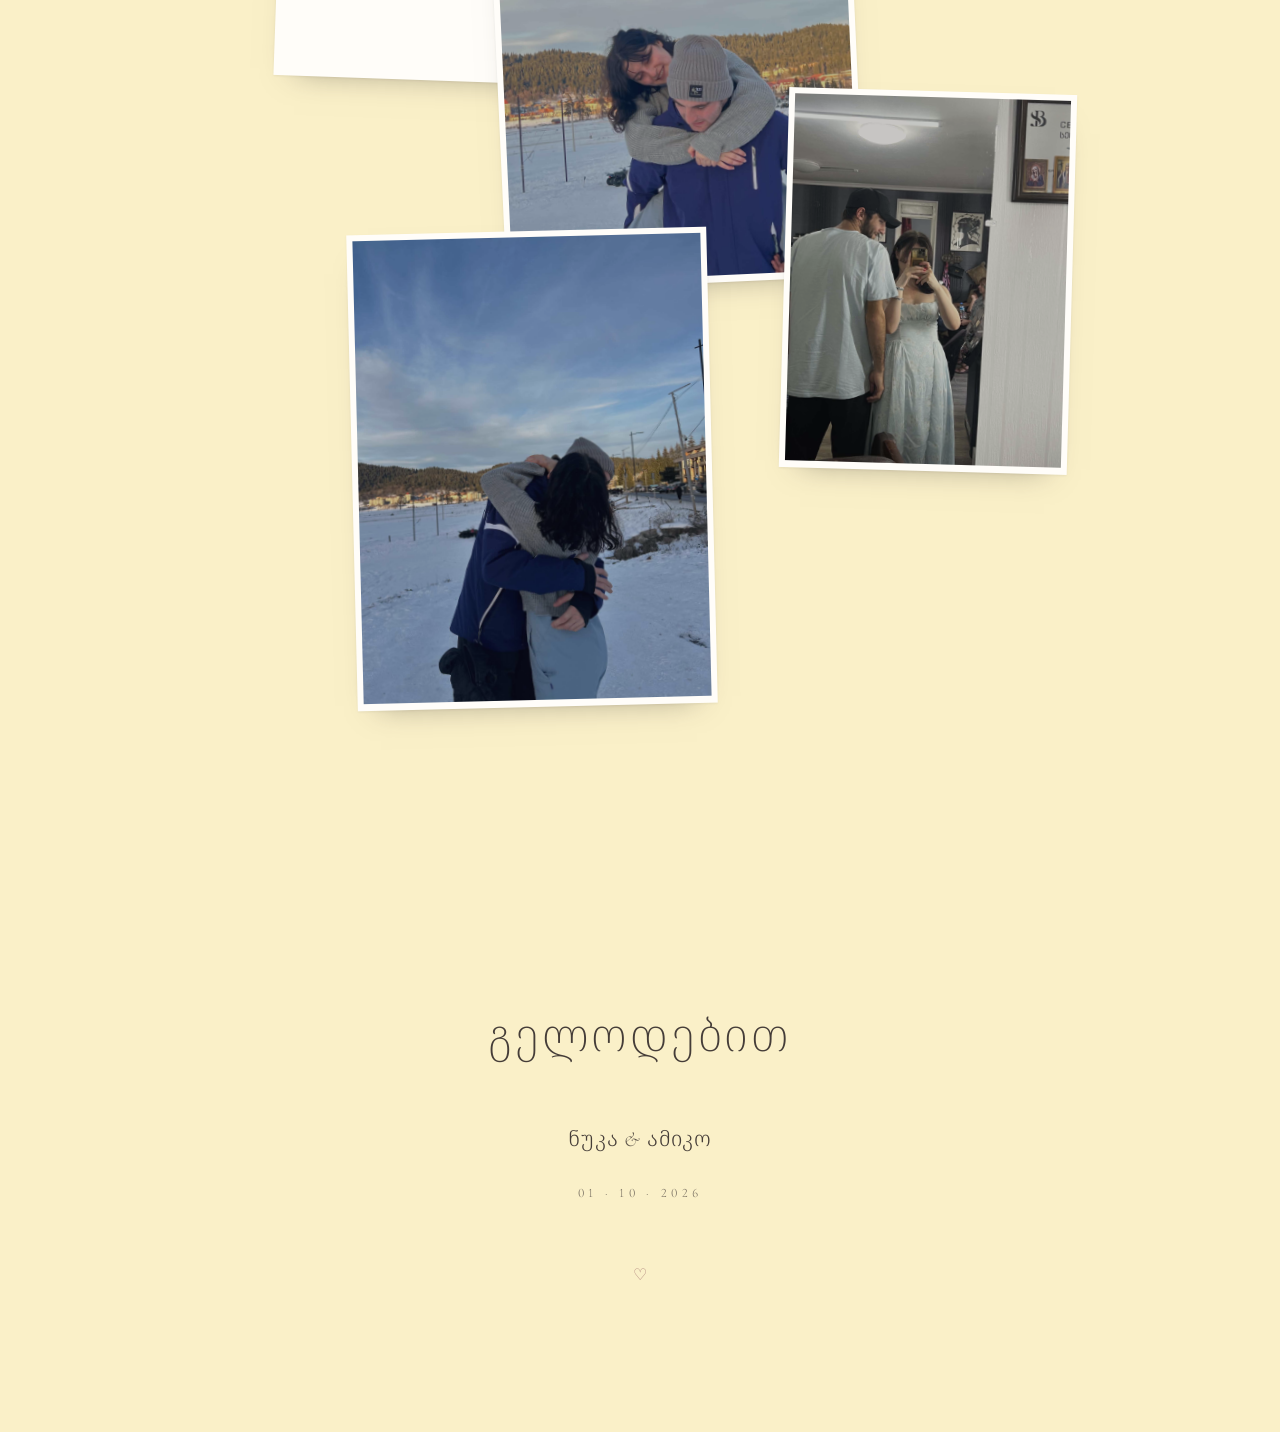
==== commit 1dae52e6: "Update wedding invitation1" ====
--- a/index.html
+++ b/index.html
@@ -88,7 +88,7 @@
         </div>
 
         <a class="hero__scroll" href="#stage">
-          <span class="hero__scroll-word">ქვემოთ</span>
+          <span class="hero__scroll-word">შემდეგი</span>
           <span class="hero__scroll-line" aria-hidden="true"></span>
         </a>
       </section>
